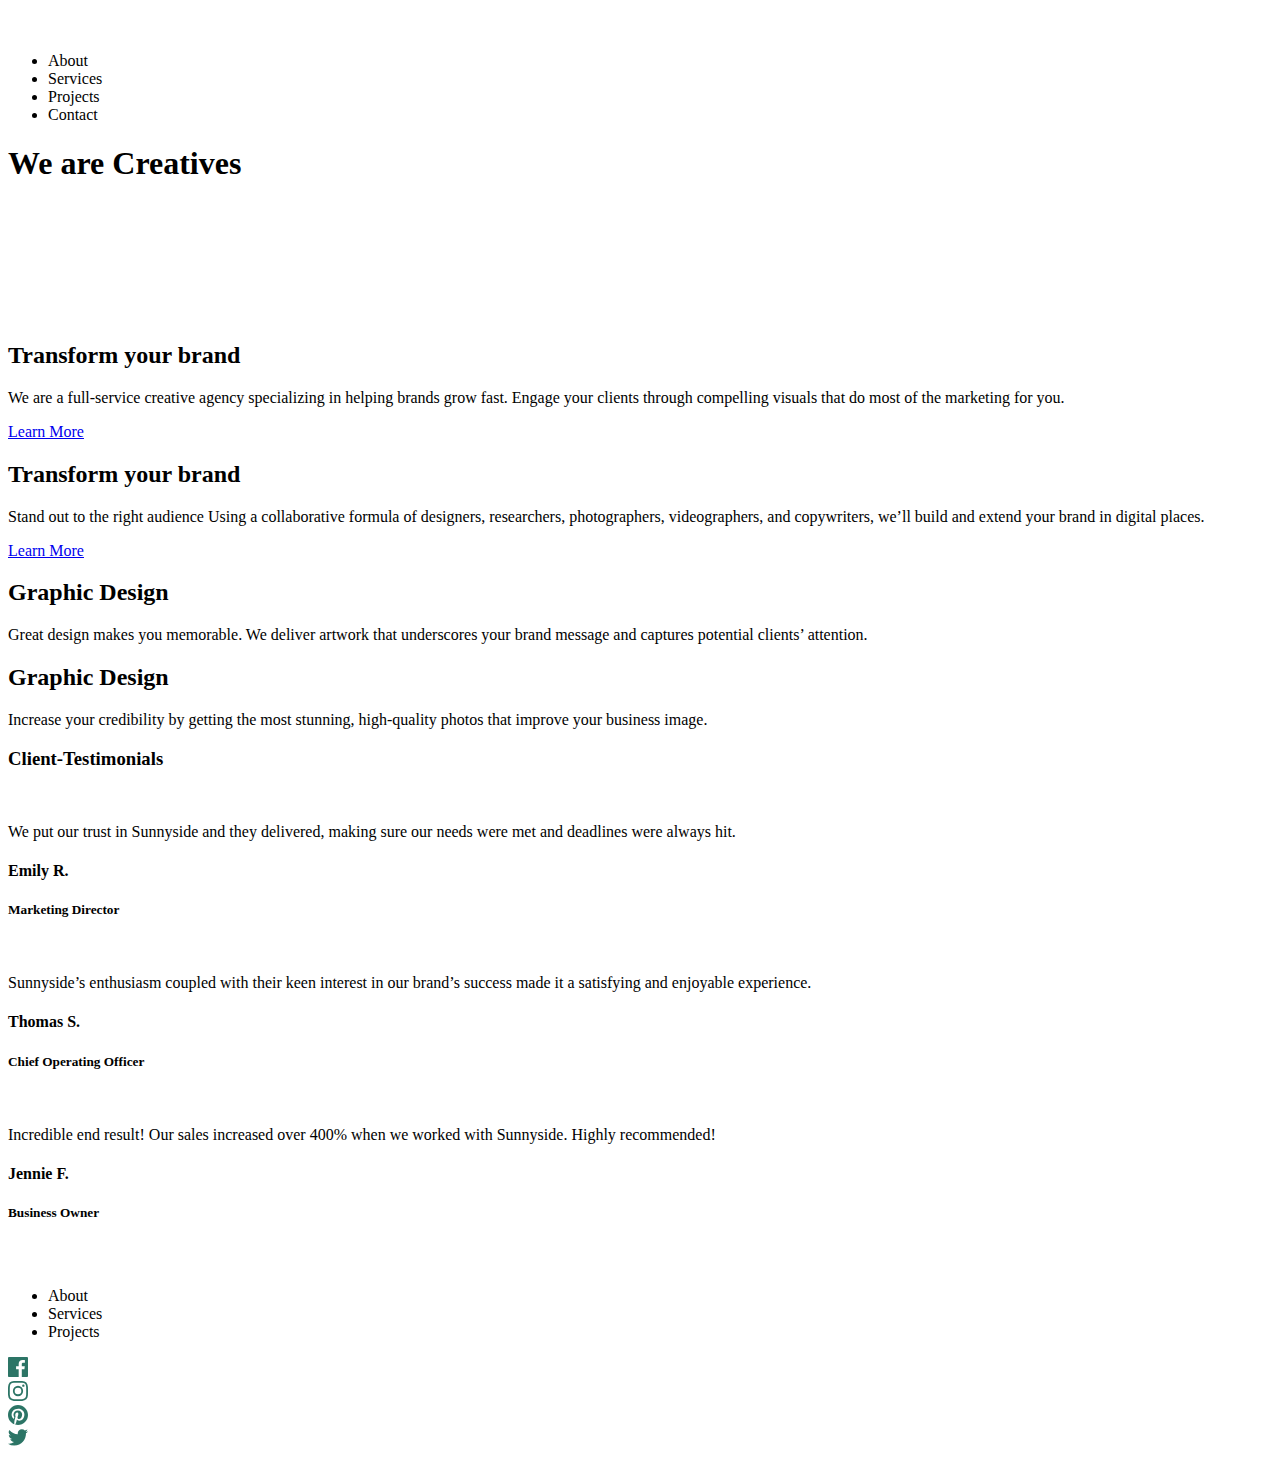
==== index.html @ 71e1773e "HTML-Done" ====
<!DOCTYPE html>
<html lang="en">

<head>
    <meta charset="UTF-8">
    <meta http-equiv="X-UA-Compatible" content="IE=edge">
    <meta name="viewport" content="width=device-width, initial-scale=1.0">
    <link rel="stylesheet" href="style.css">
    <title>Sunnside - Agency</title>
</head>

<body>
    <nav>
        <div class="logo">
            <img src="images/logo.svg" alt="Sunnside">
        </div>
        <ul>
            <li>About</li>
            <li>Services</li>
            <li>Projects</li>
            <li>Contact</li>
        </ul>
    </nav>
    <div class="hero-area">
        <h1>We are Creatives</h1>
        <img src="images/icon-arrow-down.svg" alt="" class="img-arrow">
    </div>
    <div class="second-section">
        <div class="paragraph-section">
            <h2>Transform your brand</h2>
            <p>We are a full-service creative agency specializing in helping brands grow fast.
                Engage your clients through compelling visuals that do most of the marketing for you.
            </p>
            <a href="#" class="button">Learn More</a>
        </div>
        <div class="img-side img-1"></div>
    </div>
    <div class="third-section">
        <div class="img-side img-2"></div>
        <div class="paragraph-section">
            <h2>Transform your brand</h2>
            <p> Stand out to the right audience
                Using a collaborative formula of designers, researchers, photographers, videographers, and copywriters,
                we’ll build and extend your brand in digital places.
            </p>
            <a href="#" class="button">Learn More</a>
        </div>
    </div>
    <div class="fourth-section">
        <div class="section-classic section-1">
            <h2>Graphic Design</h2>
            <p>Great design makes you memorable. We deliver artwork that underscores your brand message and captures
                potential clients’ attention.</p>
        </div>
        <div class="section-classic section-2">
            <h2>Graphic Design</h2>
            <p>Increase your credibility by getting the most stunning, high-quality photos that improve your business
                image.</p>
        </div>
    </div>
    <div class="clients">
        <h3>Client-Testimonials</h3>
        <div class="three-testimonials">
            <div class="testimonial testimonial-1">
                <img src="" alt="" class="img-avatar avatar-1">
                <p class="testimoial-para">
                    We put our trust in Sunnyside and they delivered, making sure our needs were met and deadlines were
                    always hit.
                </p>
                <h4 class="client-name">Emily R.</h4>
                <h5 class="occupation">Marketing Director</h5>
            </div>

            <div class="testimonial testimonial-2">
                <img src="" alt="" class="img-avatar avatar-2">
                <p class="testimoial-para">
                     Sunnyside’s enthusiasm coupled with their keen interest in our brand’s success made it a satisfying and enjoyable experience.
                </p>
                <h4 class="client-name">Thomas S.</h4>
                <h5 class="occupation">Chief Operating Officer</h5>
            </div>

            <div class="testimonial testimonial-3">
                <img src="" alt="" class="img-avatar avatar-3">
                <p class="testimoial-para">
                    Incredible end result! Our sales increased over 400% when we worked with Sunnyside. Highly recommended!
                </p>
                <h4 class="client-name">Jennie F.</h4>
                <h5 class="occupation">Business Owner</h5>
            </div>
            <div class="ig-img">
                <div class="ig-img-1"></div>
                <div class="ig-img-2"></div>
                <div class="ig-img-3"></div>
                <div class="ig-img-4"></div>
            </div>
            <div class="footer">
                <div class="logo"><img src="images/logo.svg" alt=""></div>
            </div>
            <nav>
                <ul>
                    <li>About</li>
                    <li>Services</li>
                    <li>Projects</li>                  
                </ul>
            </nav>
            <div class="social-handles">
                <div class="social-icon fb">
                    <img src="/images/icon-facebook.svg" alt="">
                </div>
                <div class="social-icon fb">
                    <img src="/images/icon-instagram.svg" alt="">
                </div>
                <div class="social-icon fb">
                    <img src="/images/icon-pinterest.svg" alt="">
                </div>
                <div class="social-icon fb">
                    <img src="/images/icon-twitter.svg" alt="">
                </div>
            </div>


        </div>
    </div>
</body>

</html>
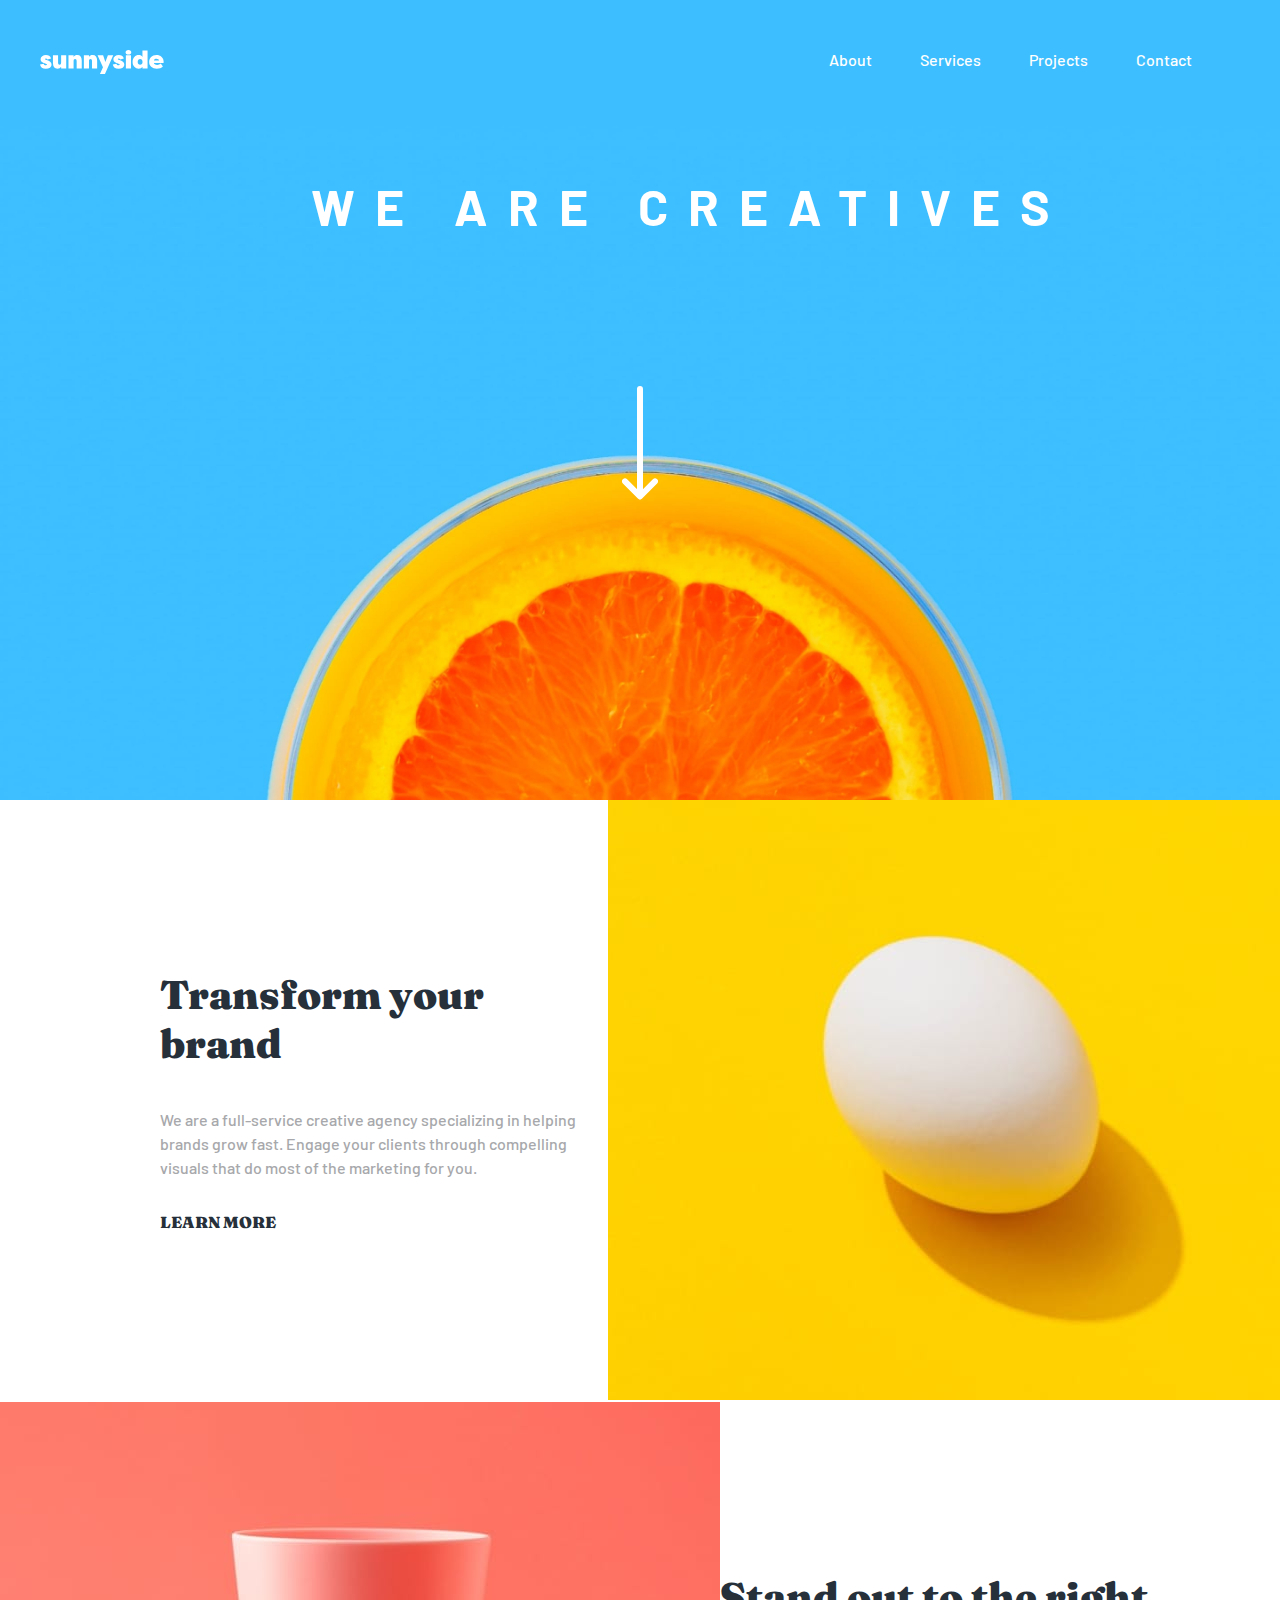
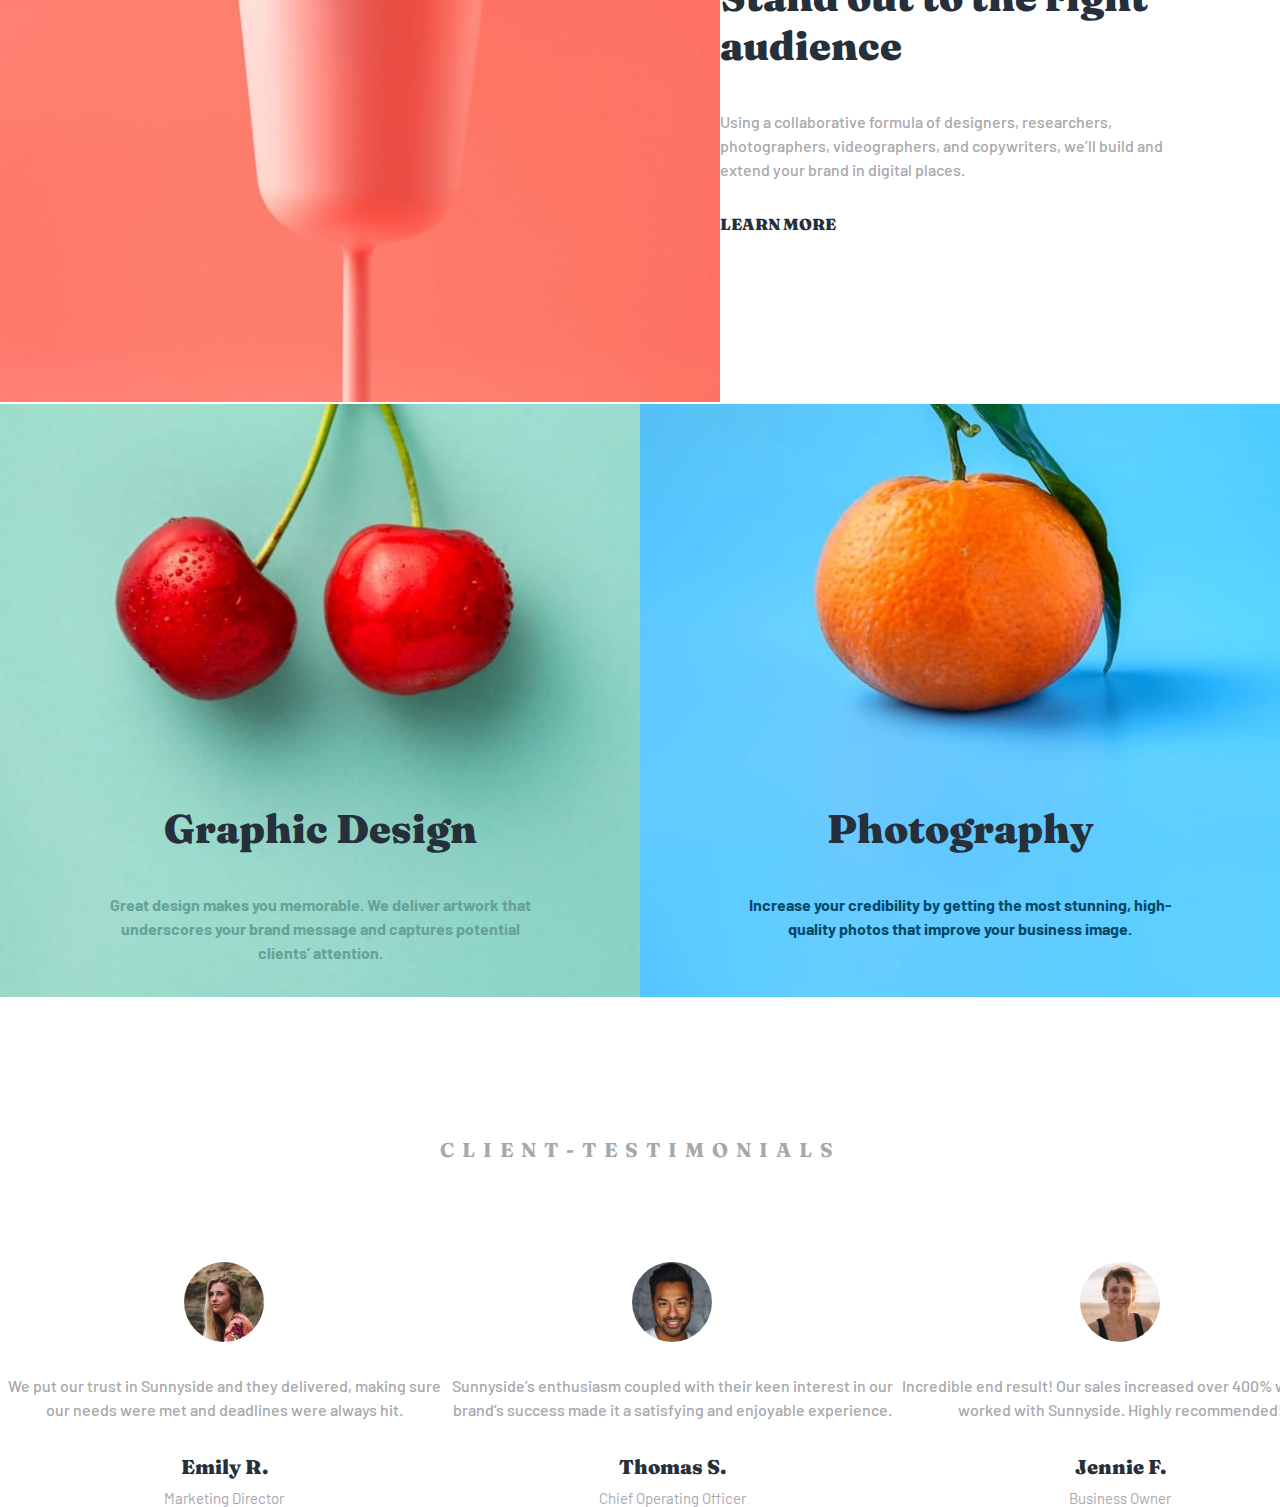
==== commit 2d9a2217: "finshed till Client Testimonial" ====
--- a/index.html
+++ b/index.html
@@ -10,59 +10,57 @@
 </head>
 
 <body>
-    <nav>
+    <nav class="flex">
         <div class="logo">
             <img src="images/logo.svg" alt="Sunnside">
         </div>
-        <ul>
+        <ul class="flex">
             <li>About</li>
             <li>Services</li>
             <li>Projects</li>
             <li>Contact</li>
         </ul>
     </nav>
-    <div class="hero-area">
+    <div class="hero-area flex">
         <h1>We are Creatives</h1>
         <img src="images/icon-arrow-down.svg" alt="" class="img-arrow">
     </div>
-    <div class="second-section">
+    <div class="section second-section flex">
         <div class="paragraph-section">
-            <h2>Transform your brand</h2>
+            <h2>Transform your <br> brand</h2>
             <p>We are a full-service creative agency specializing in helping brands grow fast.
                 Engage your clients through compelling visuals that do most of the marketing for you.
             </p>
             <a href="#" class="button">Learn More</a>
         </div>
-        <div class="img-side img-1"></div>
+        <div class="img-side img-1"> <img src="images/desktop/image-transform.jpg" alt=""> </div>
     </div>
-    <div class="third-section">
-        <div class="img-side img-2"></div>
+    <div class="section third-section flex">
+        <div class="img-side img-2"> <img src="images/desktop/image-stand-out.jpg" alt=""> </div>
         <div class="paragraph-section">
-            <h2>Transform your brand</h2>
-            <p> Stand out to the right audience
-                Using a collaborative formula of designers, researchers, photographers, videographers, and copywriters,
-                we’ll build and extend your brand in digital places.
+            <h2>Stand out to the right <br> audience</h2>
+            <p> Using a collaborative formula of designers, researchers, photographers, videographers, and copywriters, we’ll build and extend your brand in digital places. 
             </p>
             <a href="#" class="button">Learn More</a>
         </div>
     </div>
-    <div class="fourth-section">
+    <div class="fourth-section flex">
         <div class="section-classic section-1">
             <h2>Graphic Design</h2>
             <p>Great design makes you memorable. We deliver artwork that underscores your brand message and captures
                 potential clients’ attention.</p>
         </div>
         <div class="section-classic section-2">
-            <h2>Graphic Design</h2>
+            <h2>Photography</h2>
             <p>Increase your credibility by getting the most stunning, high-quality photos that improve your business
                 image.</p>
         </div>
     </div>
     <div class="clients">
         <h3>Client-Testimonials</h3>
-        <div class="three-testimonials">
+        <div class="three-testimonials flex">
             <div class="testimonial testimonial-1">
-                <img src="" alt="" class="img-avatar avatar-1">
+                <img src="images/image-emily.jpg" alt="" class="img-avatar avatar-1">
                 <p class="testimoial-para">
                     We put our trust in Sunnyside and they delivered, making sure our needs were met and deadlines were
                     always hit.
@@ -72,7 +70,7 @@
             </div>
 
             <div class="testimonial testimonial-2">
-                <img src="" alt="" class="img-avatar avatar-2">
+                <img src="images/image-thomas.jpg" alt="" class="img-avatar avatar-2">
                 <p class="testimoial-para">
                      Sunnyside’s enthusiasm coupled with their keen interest in our brand’s success made it a satisfying and enjoyable experience.
                 </p>
@@ -81,7 +79,7 @@
             </div>
 
             <div class="testimonial testimonial-3">
-                <img src="" alt="" class="img-avatar avatar-3">
+                <img src="images/image-jennie.jpg" alt="" class="img-avatar avatar-3">
                 <p class="testimoial-para">
                     Incredible end result! Our sales increased over 400% when we worked with Sunnyside. Highly recommended!
                 </p>
--- a/style.css
+++ b/style.css
@@ -0,0 +1,150 @@
+@import url('https://fonts.googleapis.com/css2?family=Barlow:wght@500;700;900&family=Fraunces:wght@400;700;900&display=swap');
+
+:root{
+    --black: #26303A;
+    --white: #FFFFFD;
+    --grey: #A7A8AB;
+    --light-grey: #90D4C5;
+    --dark-green: #66A297;
+    --dark-blue: #034868;
+    --blue: #3DBEFF;
+}
+
+*{
+    padding: 0;
+    margin: 0;
+    box-sizing: border-box;
+}
+html{
+    font-size: 62.5%;
+    font-family: "Barlow";
+    font-weight: 500;
+}
+.flex{
+    display: flex;
+}
+
+nav{
+    background-color: var(--blue);
+    justify-content: space-between;
+    padding: 50px 40px;
+}
+li{
+    list-style-type: none;
+    font-size: 1.6em;
+    color: var(--white);
+    margin-right: 48px;
+}
+.hero-area{
+    padding-top: 50px;
+    padding-bottom: 30em;
+    background: url("images/desktop/image-header.jpg") no-repeat center bottom / cover;
+    flex-direction: column;
+    align-items: center;
+}
+.hero-area h1{
+    font-size: 5em;
+    letter-spacing: .4em;
+    text-transform: uppercase;
+    color: white;
+    margin-bottom: 3em;
+    margin-left: 2em;
+}
+h2{
+    font-family: "Fraunces";
+    font-weight: 900;
+    font-size: 4em;
+    color: var(--black);
+    margin-bottom: 1em;
+}
+p{
+    color: var(--grey);
+    font-size: 1.6em;
+    width: 28em;
+    line-height: 150%;
+    margin-bottom: 2em;
+}
+a{
+    text-transform: uppercase;
+    text-decoration: none;
+    font-size: 1.6em;
+    font-family: "Fraunces";
+    font-weight: 900;
+    color: var(--black);
+}
+.second-section{
+    padding-left: 160px;
+    justify-content: space-between;
+    align-items: center;
+}
+.third-section{
+    padding-right: 160px;
+    justify-content: space-between;
+    align-items: center;
+}
+.section-classic{
+    width: 50vw;
+    display: flex;
+    align-items: center;
+    flex-direction: column;
+    padding-top: 40em;
+}
+.section-1{
+    background: url("images/desktop/image-graphic-design.jpg") no-repeat center top / cover;
+    color: var(--dark-green);
+}
+.section-2{
+    background: url("images/desktop/image-photography.jpg") no-repeat center top / cover;
+    color: var(--dark-blue);
+}
+.section-classic p{
+    text-align: center;
+    font-weight: 700;
+
+}
+.section-1 p{
+    color: var(--dark-green);  
+}
+.section-2 p{
+    color: var(--dark-blue);
+}
+.clients{
+    padding-top: 140px;
+}
+h3{
+    text-align: center;
+    color: var(--grey);
+    text-transform: uppercase;
+    letter-spacing: 8px;
+    font-family: "Fraunces";
+    font-size: 2em;
+}
+.three-testimonials{
+    padding-top: 10em;
+}
+.img-avatar{
+    border-radius: 50%;
+    width: 80px;
+}
+.testimonial{
+    display: flex;
+    /* justify-content: center; */
+    align-items: center;
+    flex-direction: column;
+}
+.testimonial p{
+    padding-top: 2em;
+    text-align: center;
+}
+.client-name{
+    font-family: "Fraunces";
+    font-weight: 900;
+    color: var(--black);
+    font-size: 2em;
+    padding-bottom: 10px;
+}
+.occupation{
+    color: var(--grey);
+    font-size: 1.5em;
+    font-weight: normal;
+}
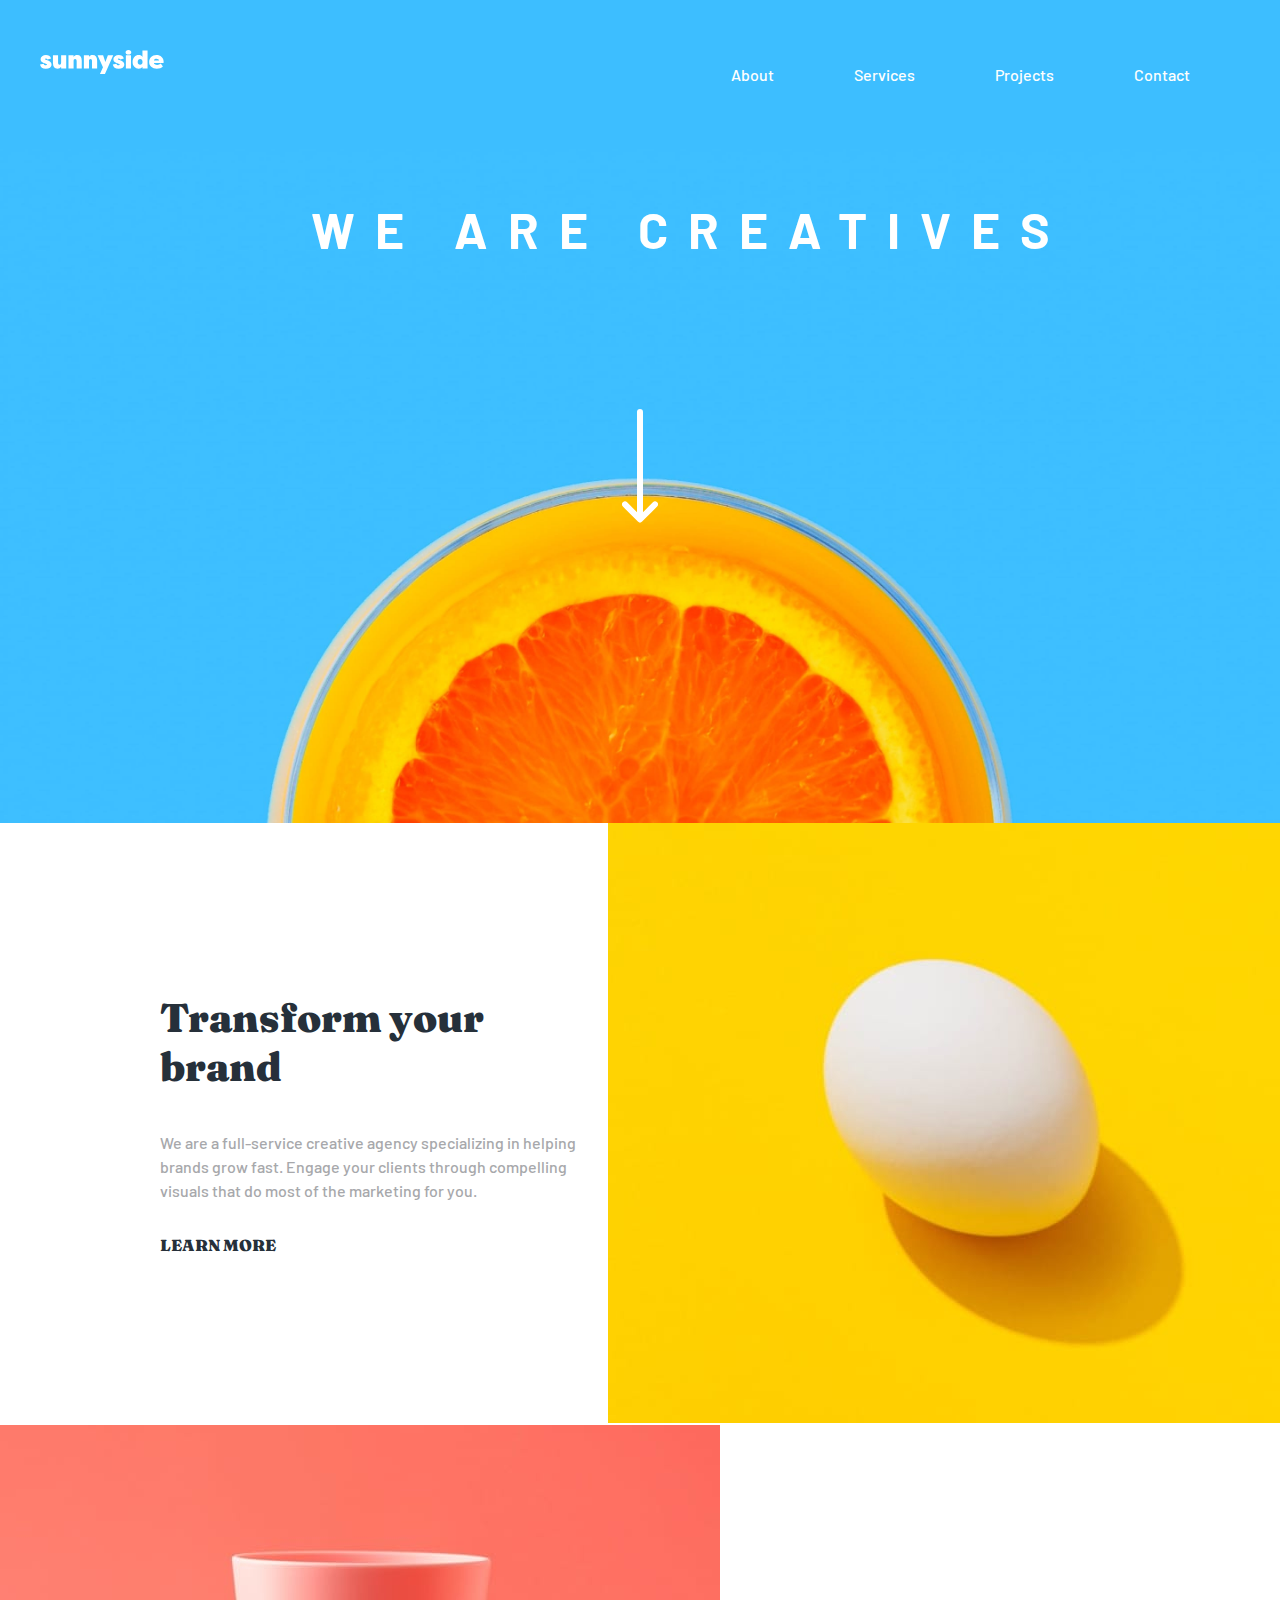
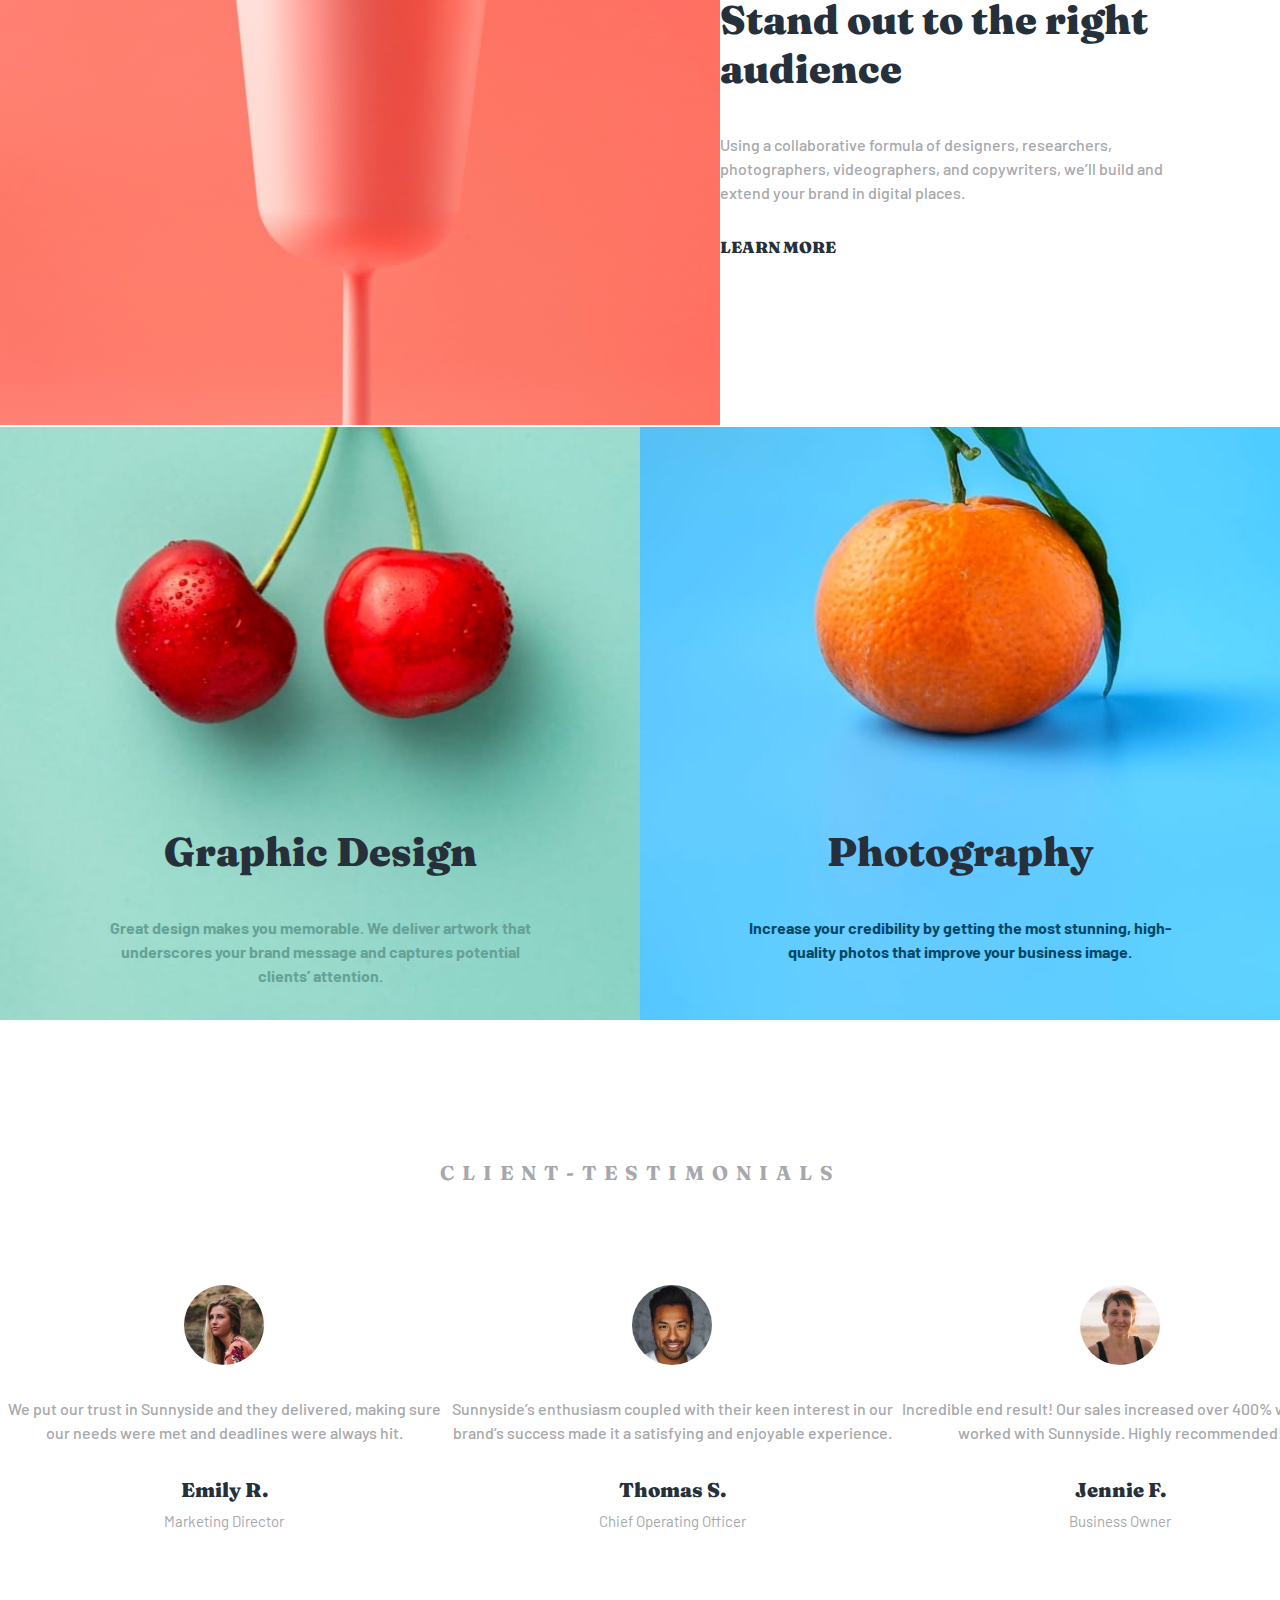
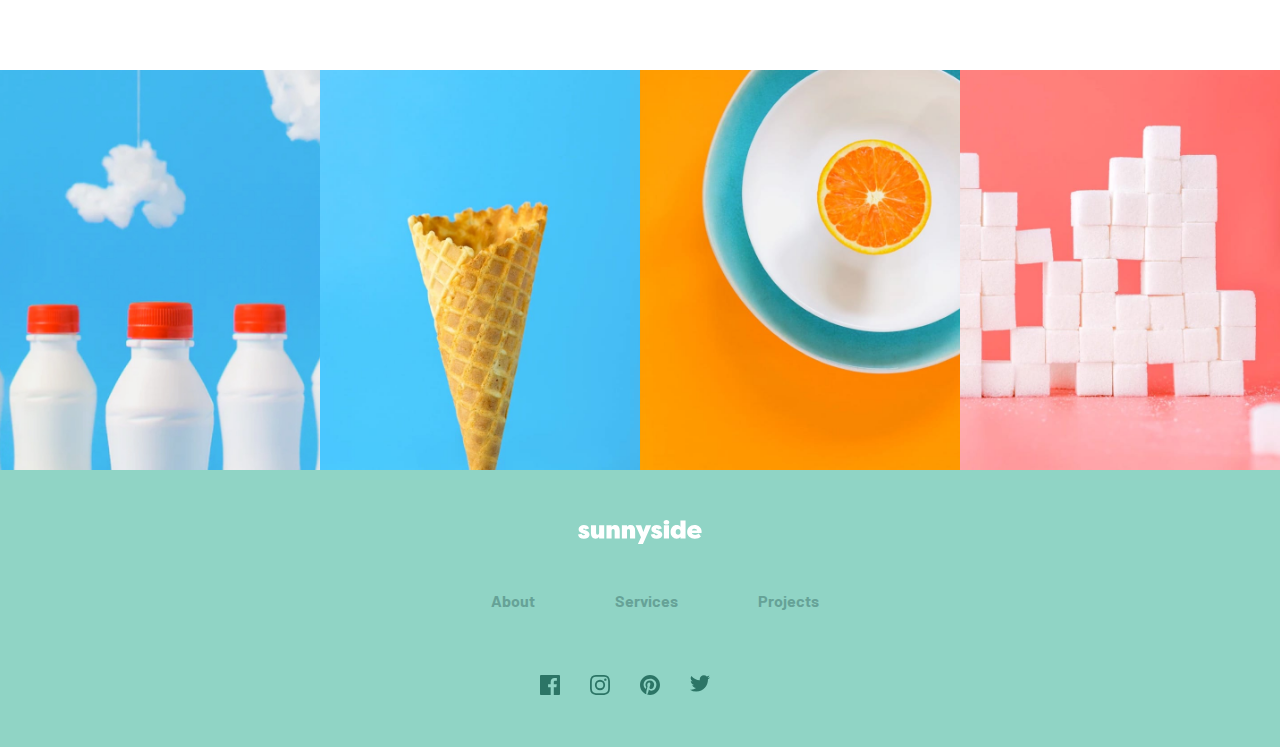
==== commit f9944820: "added all the secitions" ====
--- a/index.html
+++ b/index.html
@@ -86,40 +86,37 @@
                 <h4 class="client-name">Jennie F.</h4>
                 <h5 class="occupation">Business Owner</h5>
             </div>
-            <div class="ig-img">
-                <div class="ig-img-1"></div>
-                <div class="ig-img-2"></div>
-                <div class="ig-img-3"></div>
-                <div class="ig-img-4"></div>
+        </div>
+    </div>
+    <div class="ig-img flex">
+        <div class="ig-imgage ig-img-1"></div>
+        <div class="ig-imgage ig-img-2"></div>
+        <div class="ig-imgage ig-img-3"></div>
+        <div class="ig-imgage ig-img-4"></div>
+    </div>
+    <div class="footer flex">
+        <div class="logo"><img src="images/logo.svg" alt=""></div>
+        <div>
+            <ul class="flex">
+                <li>About</li>
+                <li>Services</li>
+                <li>Projects</li>                  
+            </ul>
+        </div>
+        <div class="social-handles flex">
+            <div class="social-icon fb">
+                <img src="/images/icon-facebook.svg" alt="">
             </div>
-            <div class="footer">
-                <div class="logo"><img src="images/logo.svg" alt=""></div>
+            <div class="social-icon fb">
+                <img src="/images/icon-instagram.svg" alt="">
             </div>
-            <nav>
-                <ul>
-                    <li>About</li>
-                    <li>Services</li>
-                    <li>Projects</li>                  
-                </ul>
-            </nav>
-            <div class="social-handles">
-                <div class="social-icon fb">
-                    <img src="/images/icon-facebook.svg" alt="">
-                </div>
-                <div class="social-icon fb">
-                    <img src="/images/icon-instagram.svg" alt="">
-                </div>
-                <div class="social-icon fb">
-                    <img src="/images/icon-pinterest.svg" alt="">
-                </div>
-                <div class="social-icon fb">
-                    <img src="/images/icon-twitter.svg" alt="">
-                </div>
+            <div class="social-icon fb">
+                <img src="/images/icon-pinterest.svg" alt="">
             </div>
-
-
+            <div class="social-icon fb">
+                <img src="/images/icon-twitter.svg" alt="">
+            </div>
         </div>
     </div>
 </body>
-
 </html>--- a/style.css
+++ b/style.css
@@ -33,7 +33,15 @@
     list-style-type: none;
     font-size: 1.6em;
     color: var(--white);
-    margin-right: 48px;
+    margin-right: 20px;
+    padding: 15px 30px;
+    border-radius: 50px;
+    transition: background-color .3s linear;
+}
+nav li:hover{
+    /* text-decoration: underline; */
+    background-color: rgba(255, 255, 255, 60%);
+    cursor: pointer;
 }
 .hero-area{
     padding-top: 50px;
@@ -110,6 +118,7 @@
 }
 .clients{
     padding-top: 140px;
+    padding-bottom: 140px;
 }
 h3{
     text-align: center;
@@ -148,3 +157,50 @@
     font-size: 1.5em;
     font-weight: normal;
 }
+.ig-img{
+    height: 400px;
+}
+.ig-imgage{
+    width: 25vw;
+}
+.ig-img-1{
+    background: url("images/desktop/image-gallery-milkbottles.jpg") no-repeat center bottom / cover;
+}
+.ig-img-2{
+    background: url("images/desktop/image-gallery-cone.jpg") no-repeat center bottom / cover;
+}
+.ig-img-3{
+    background: url("images/desktop/image-gallery-orange.jpg") no-repeat center bottom / cover;
+}
+.ig-img-4{
+    background: url("images/desktop/image-gallery-sugarcubes.jpg") no-repeat center bottom / cover;
+}
+
+.footer{
+    background-color: var(--light-grey);
+    flex-direction: column;
+    align-items: center;
+    padding-top: 5em;
+}
+.footer ul{
+    margin-top: 3em;
+    margin-left: 5em;
+    margin-bottom: 5em;
+}
+.footer li{
+    color: var(--dark-green);
+    font-size: 1.6em;
+    font-weight: 700;
+    transition: color .3s linear;
+    cursor: pointer;
+}
+.footer li:hover{
+    color: white;
+}
+.social-handles{
+    margin-bottom: 5em;
+}
+.social-icon{
+    margin-right: 3em;
+    cursor: pointer;
+}
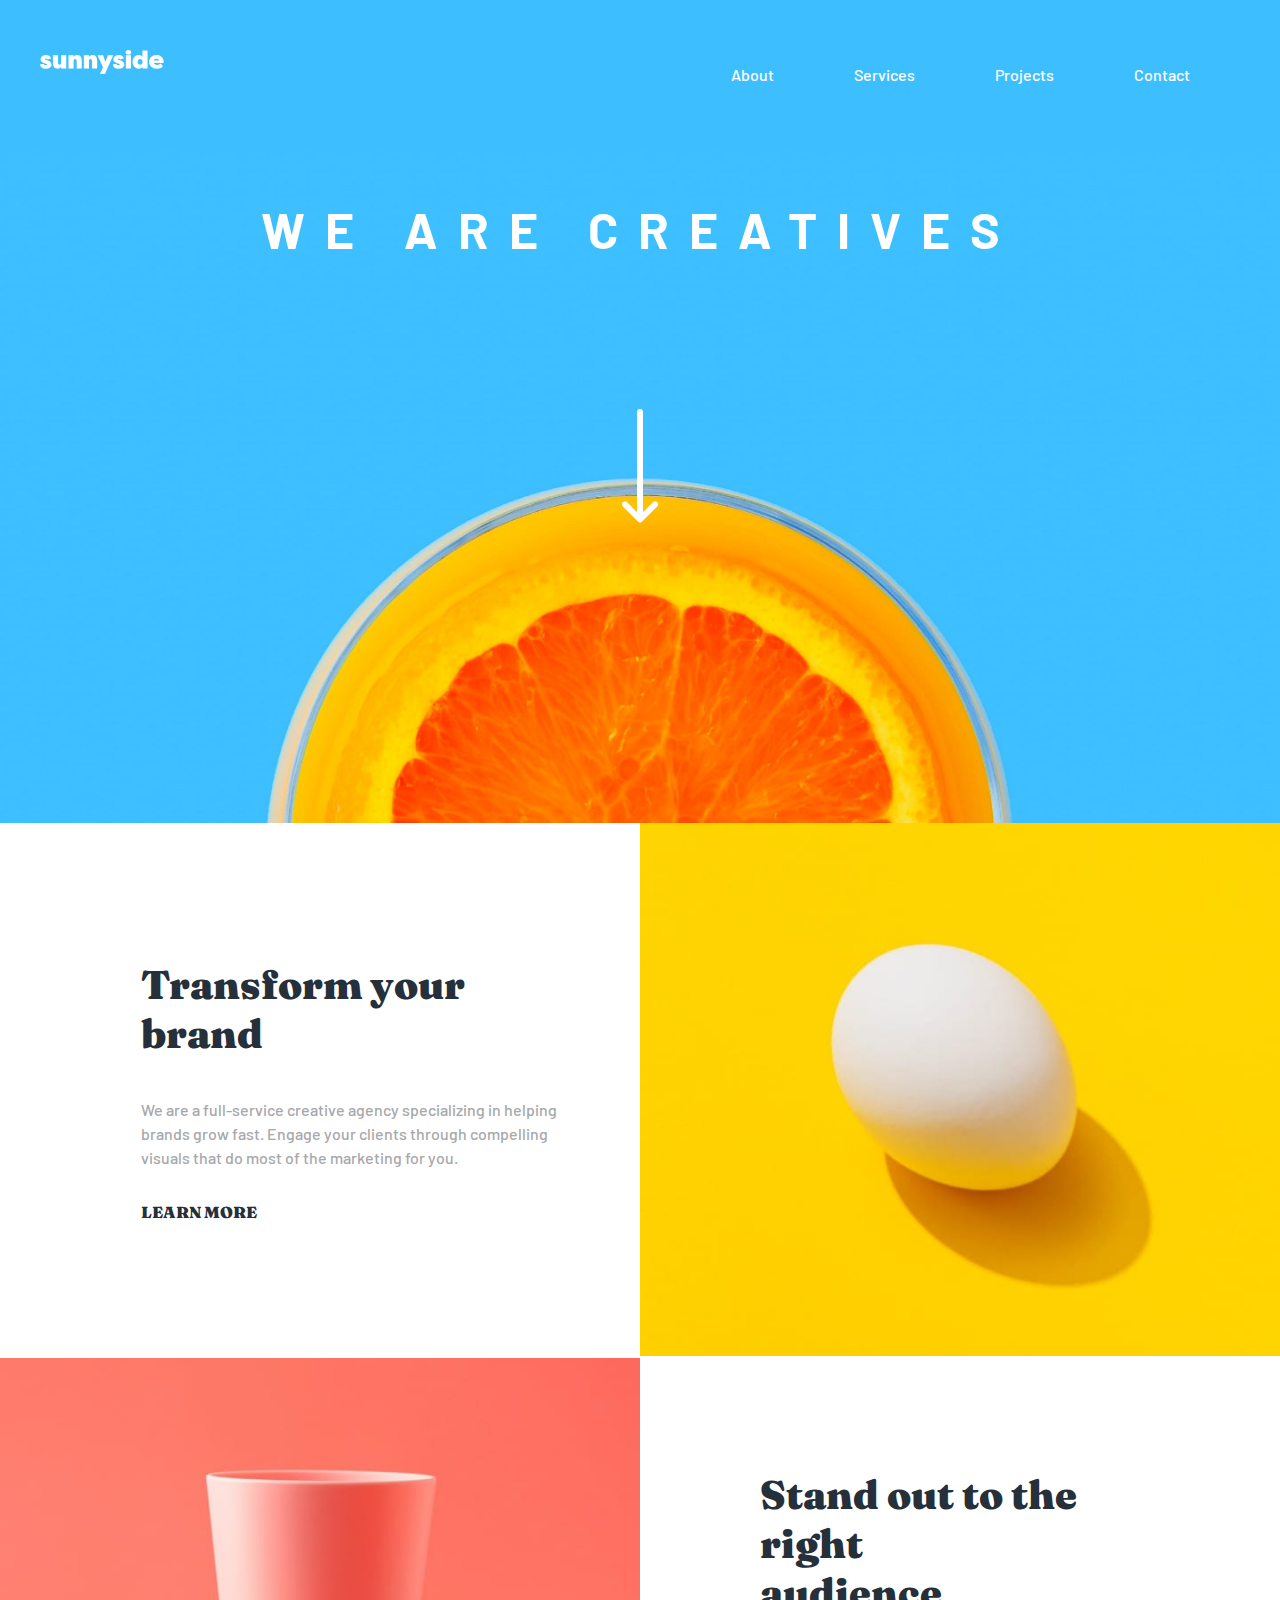
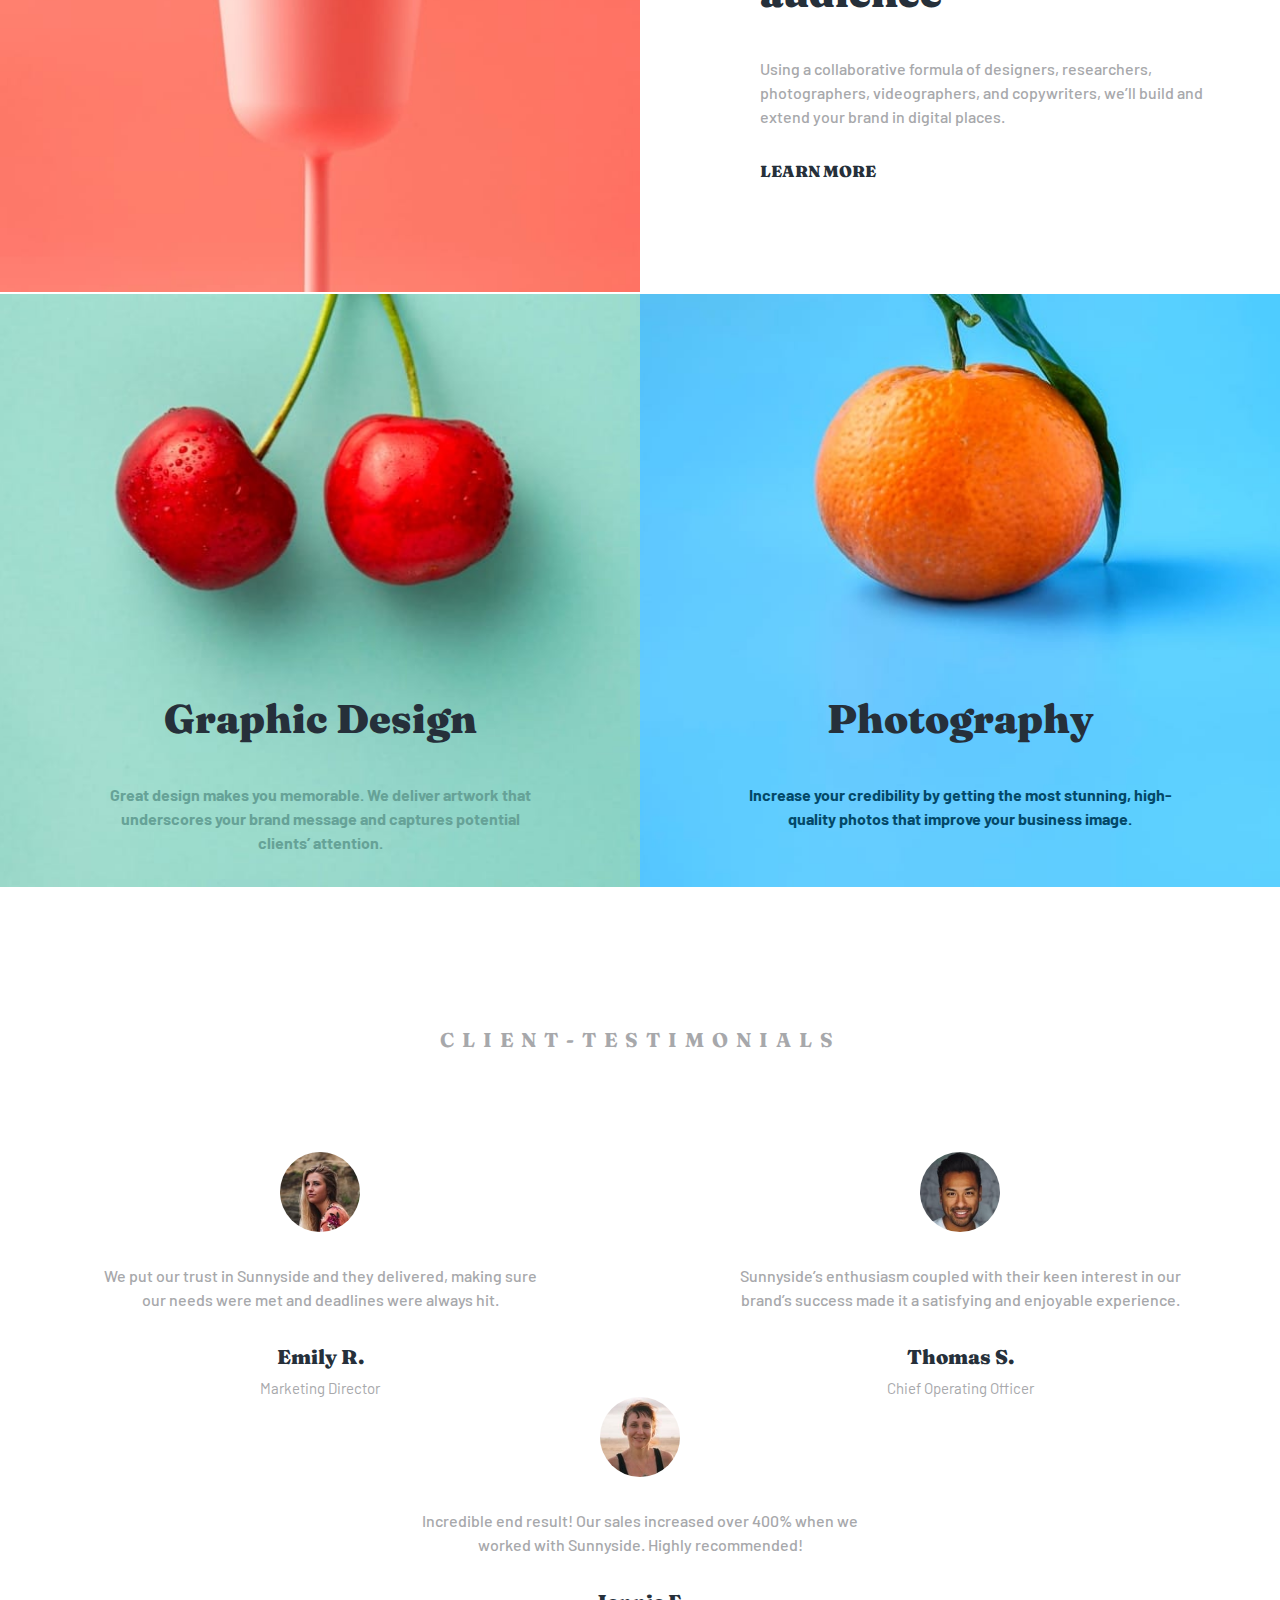
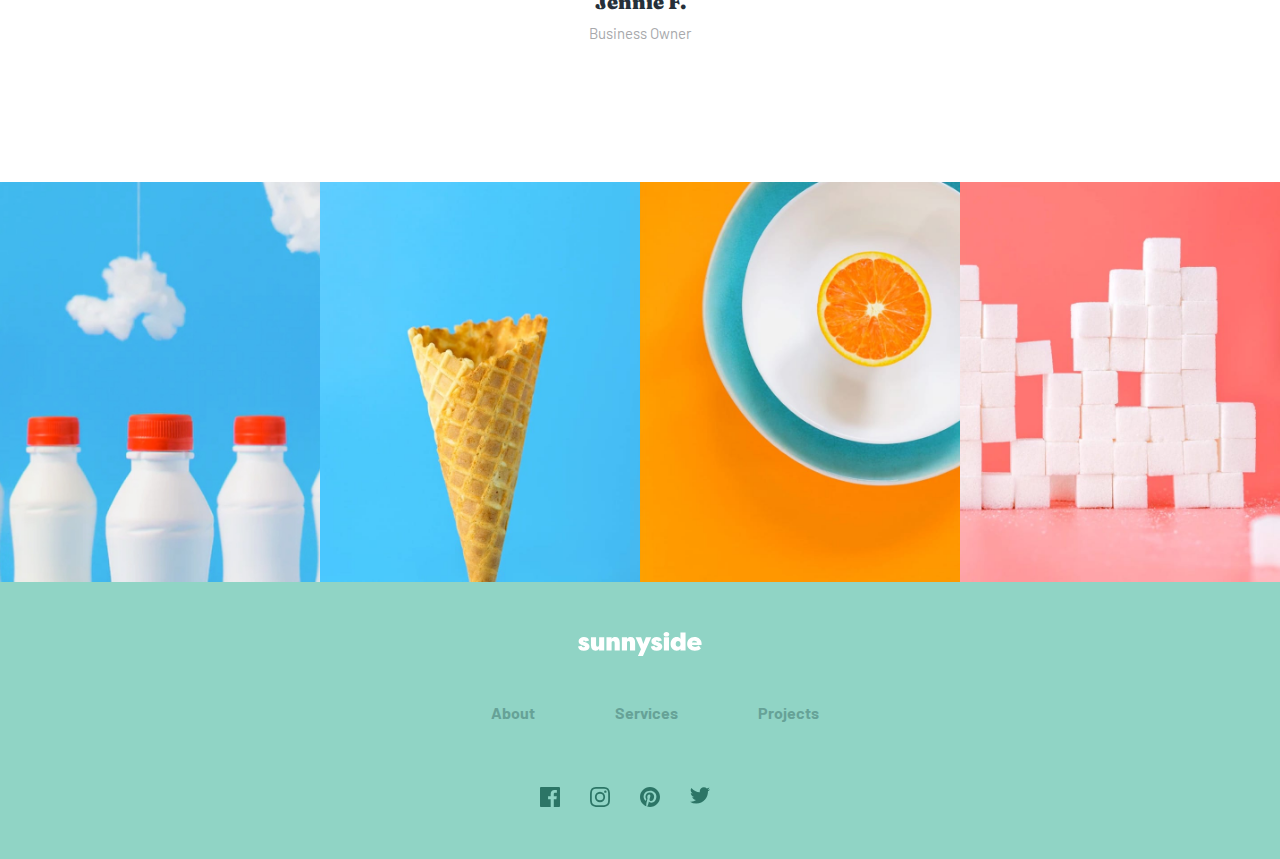
==== commit 4a268e77: "Responsive is done" ====
--- a/index.html
+++ b/index.html
@@ -14,7 +14,7 @@
         <div class="logo">
             <img src="images/logo.svg" alt="Sunnside">
         </div>
-        <ul class="flex">
+        <ul class="flex desktop-nav">
             <li>About</li>
             <li>Services</li>
             <li>Projects</li>
@@ -26,31 +26,35 @@
         <img src="images/icon-arrow-down.svg" alt="" class="img-arrow">
     </div>
     <div class="section second-section flex">
-        <div class="paragraph-section">
+        <div class="paragraph-section-1">
             <h2>Transform your <br> brand</h2>
             <p>We are a full-service creative agency specializing in helping brands grow fast.
                 Engage your clients through compelling visuals that do most of the marketing for you.
             </p>
             <a href="#" class="button">Learn More</a>
         </div>
-        <div class="img-side img-1"> <img src="images/desktop/image-transform.jpg" alt=""> </div>
+        <div class="img-side"> 
+            <img class="img-1" src="images/desktop/image-transform.jpg" alt=""> 
+        </div>
     </div>
     <div class="section third-section flex">
-        <div class="img-side img-2"> <img src="images/desktop/image-stand-out.jpg" alt=""> </div>
-        <div class="paragraph-section">
+        <div class="img-side">
+             <img class="img-2" src="images/desktop/image-stand-out.jpg" alt=""> 
+            </div>
+        <div class="paragraph-section-2">
             <h2>Stand out to the right <br> audience</h2>
             <p> Using a collaborative formula of designers, researchers, photographers, videographers, and copywriters, we’ll build and extend your brand in digital places. 
             </p>
             <a href="#" class="button">Learn More</a>
         </div>
     </div>
-    <div class="fourth-section flex">
-        <div class="section-classic section-1">
+    <div class="fourth-section flex ">
+        <div class="section-classic section-1 flex-grow">
             <h2>Graphic Design</h2>
             <p>Great design makes you memorable. We deliver artwork that underscores your brand message and captures
                 potential clients’ attention.</p>
         </div>
-        <div class="section-classic section-2">
+        <div class="section-classic section-2 flex-grow">
             <h2>Photography</h2>
             <p>Increase your credibility by getting the most stunning, high-quality photos that improve your business
                 image.</p>
--- a/style.css
+++ b/style.css
@@ -20,6 +20,9 @@
     font-family: "Barlow";
     font-weight: 500;
 }
+body{
+    overflow-x: hidden;
+}
 .flex{
     display: flex;
 }
@@ -56,7 +59,8 @@
     text-transform: uppercase;
     color: white;
     margin-bottom: 3em;
-    margin-left: 2em;
+    /* margin-left: 2em; */
+    text-align: center;
 }
 h2{
     font-family: "Fraunces";
@@ -80,15 +84,48 @@
     font-weight: 900;
     color: var(--black);
 }
+/* .section{
+    flex-wrap: wrap;
+} */
 .second-section{
-    padding-left: 160px;
+    /* padding-left: 160px; */
     justify-content: space-between;
     align-items: center;
 }
+.paragraph-section-1{
+    padding-left: 11vw;
+    width: 50vw;
+}
+.paragraph-section-2{
+    padding-right: 11vw;
+    padding-left: 120px;
+    width: 50vw;
+}
+.img-1{
+    width: 50vw;
+    min-width: 330px;
+    object-fit: cover;
+}
+.img-2{
+    width: 50vw;
+    /* max-width: 720px; */
+    min-width: 330px;
+}
+/* .img-1{
+    background: url("images/desktop/image-transform.jpg");
+
+} */
 .third-section{
-    padding-right: 160px;
+    /* padding-right: 160px; */
+    /* margin: auto; */
     justify-content: space-between;
     align-items: center;
+}
+.flex-grow{
+    flex-grow: 1;
+}
+.fourth-section{
+    flex-wrap: nowrap;
 }
 .section-classic{
     width: 50vw;
@@ -108,6 +145,7 @@
 .section-classic p{
     text-align: center;
     font-weight: 700;
+    min-width: 400px;
 
 }
 .section-1 p{
@@ -130,6 +168,7 @@
 }
 .three-testimonials{
     padding-top: 10em;
+    flex-wrap: wrap;
 }
 .img-avatar{
     border-radius: 50%;
@@ -140,7 +179,11 @@
     /* justify-content: center; */
     align-items: center;
     flex-direction: column;
-}
+    flex-grow: 1;
+}
+/* .testimonial-3{
+    flex-grow: 1;
+} */
 .testimonial p{
     padding-top: 2em;
     text-align: center;
@@ -204,3 +247,32 @@
     margin-right: 3em;
     cursor: pointer;
 }
+
+@media screen and (max-width : 1100px){
+    .second-section , .third-section , .fourth-section{
+        flex-direction: column;
+    }
+    .img-side{
+        order: -1;
+        width: 100%;
+    }
+    .testimonial + .testimonial {
+        margin-top: 50px;
+    }
+    .paragraph-section-1 , .paragraph-section-2{
+        margin-top: 50px;
+        margin-bottom: 50px;
+        padding: 0;
+        /* width: 100%; */
+    }
+    .img-1, .img-2{
+        width: 100%;
+    }
+    .section-classic{
+        width: 100%;
+    }
+    .desktop-nav{
+        visibility: hidden;
+    }
+    
+}
